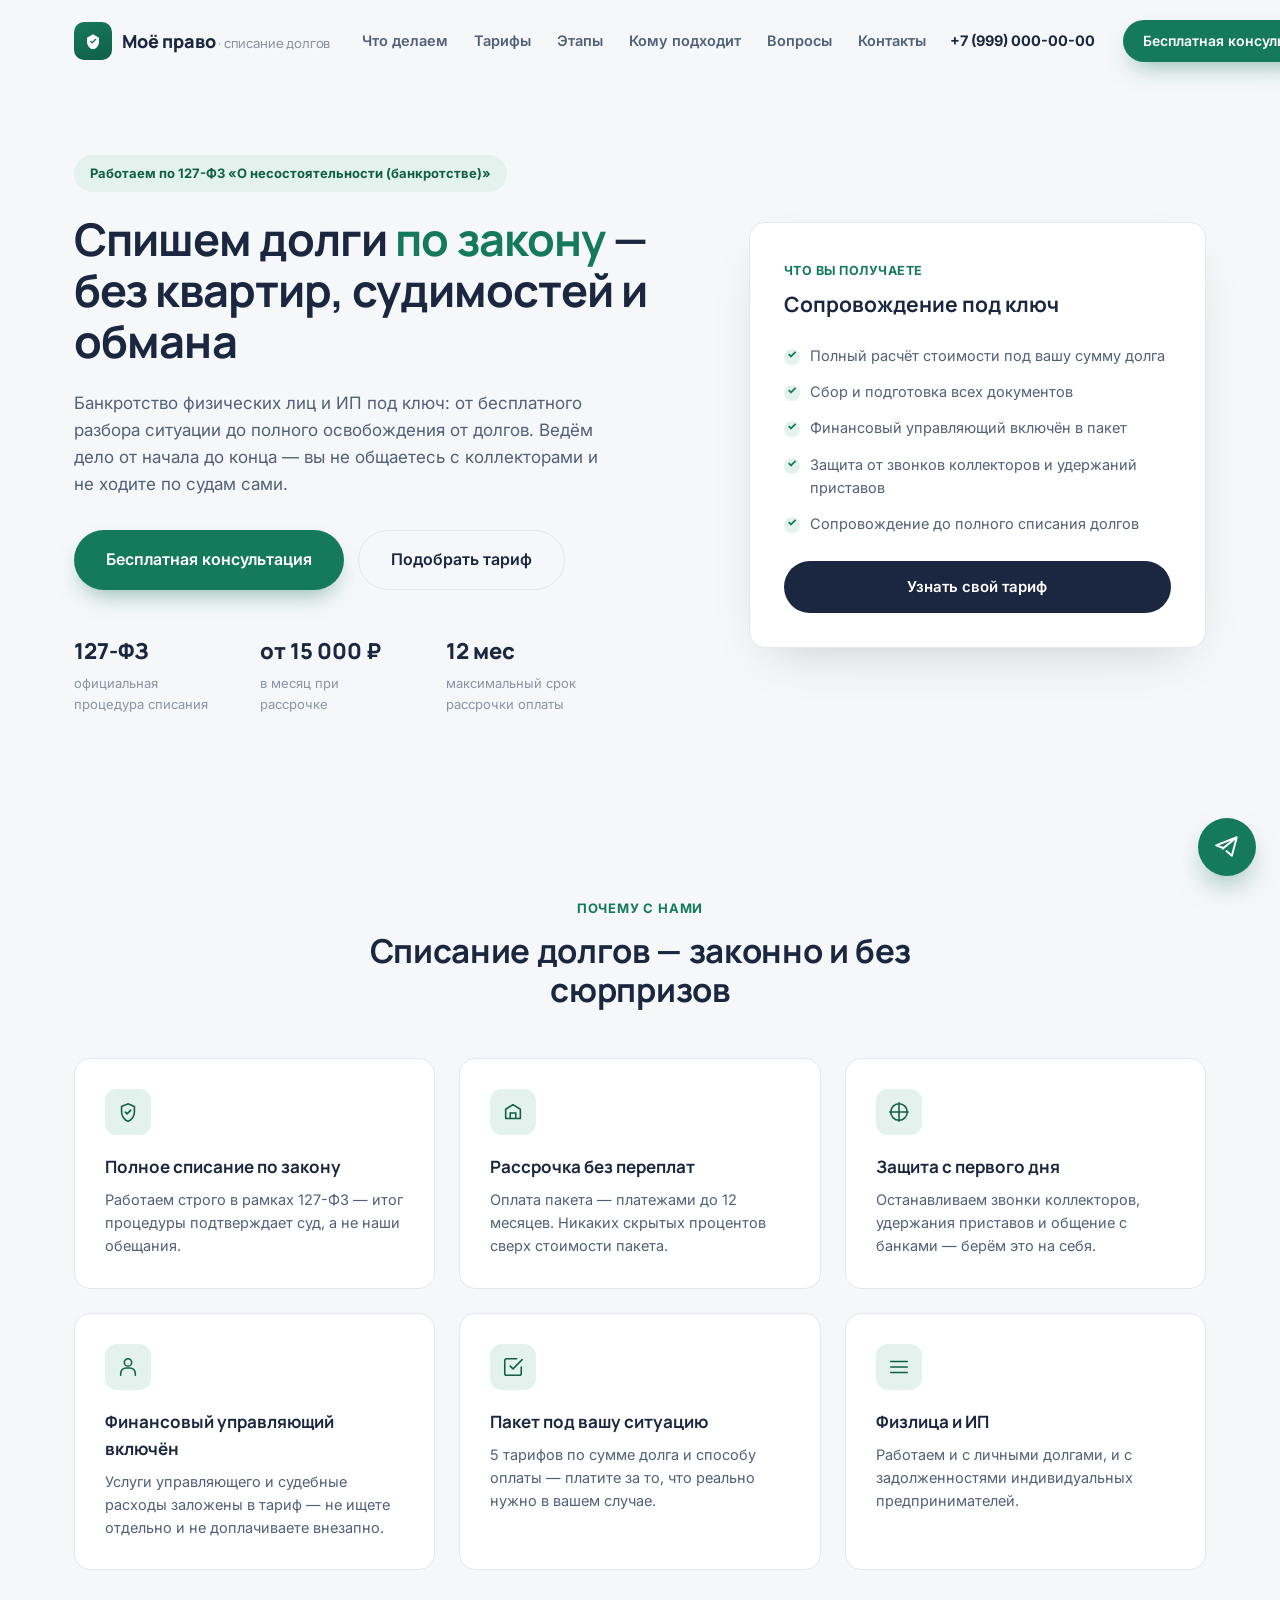
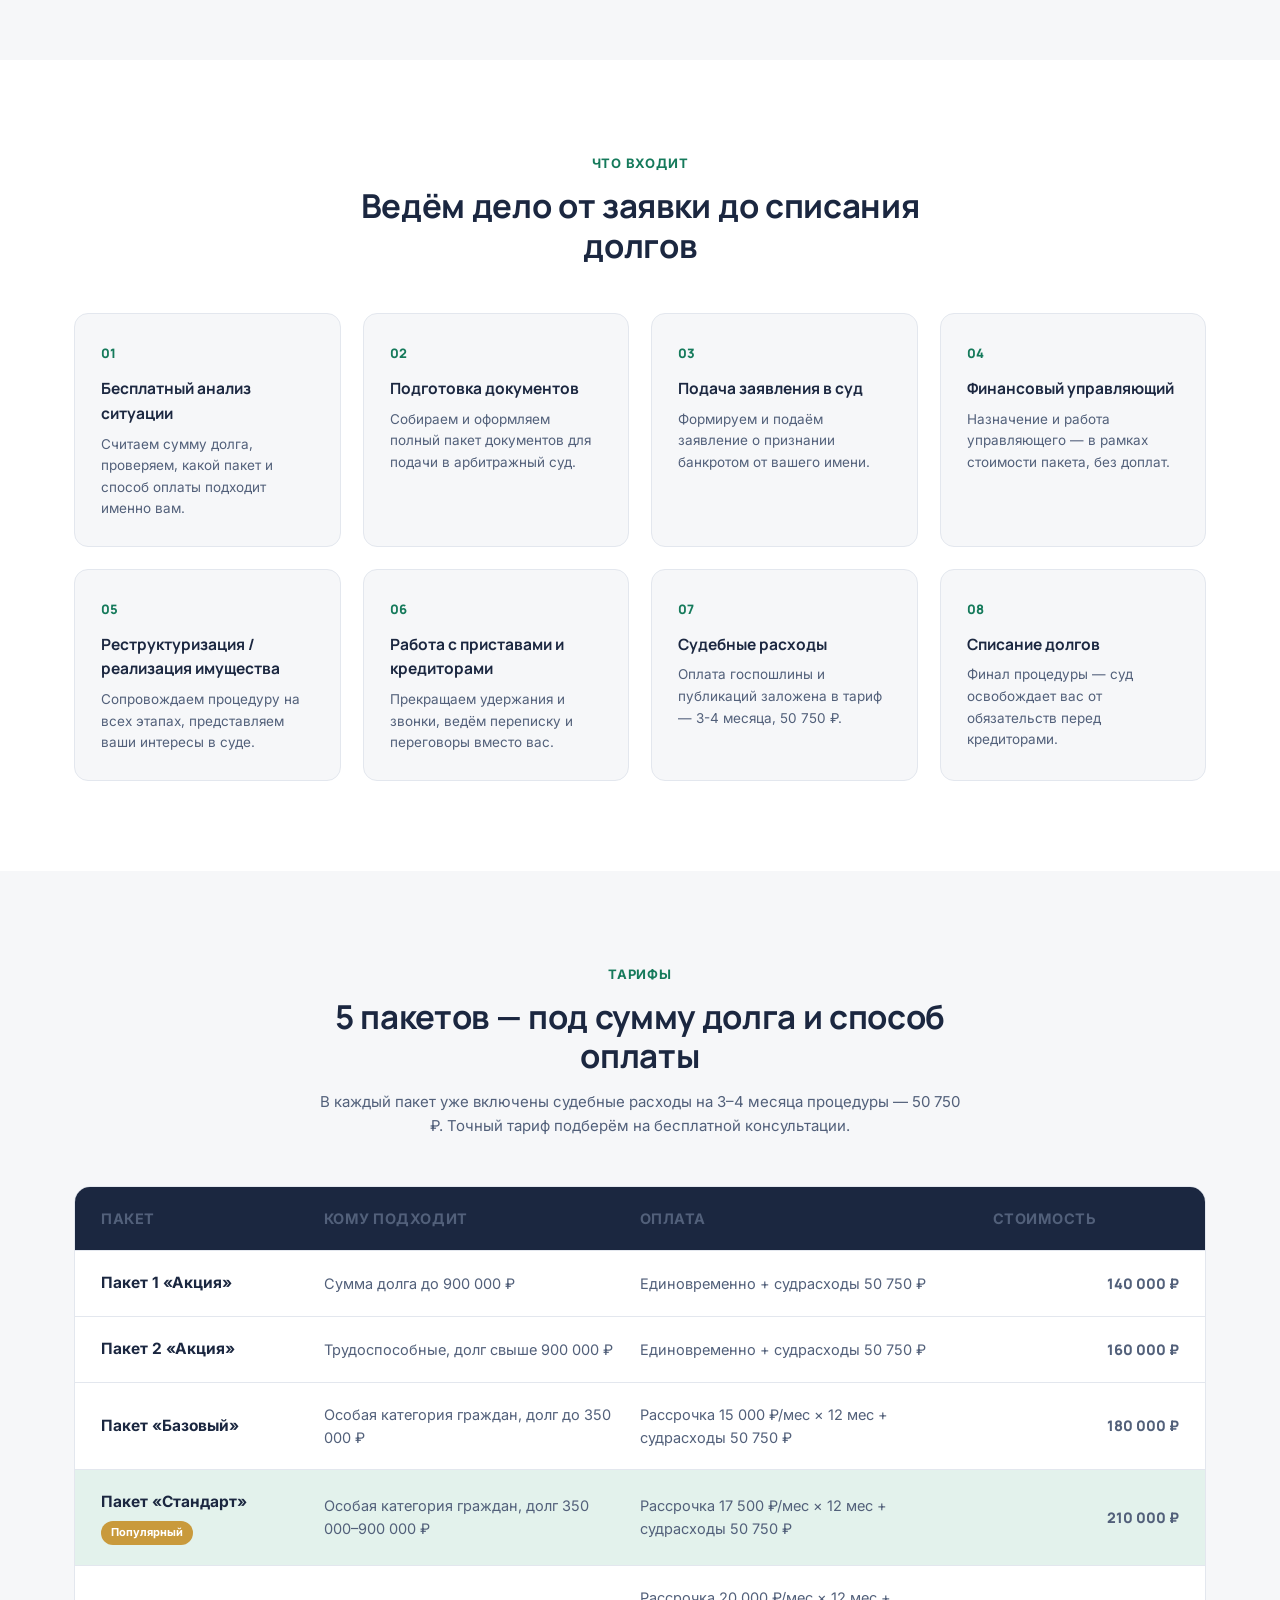
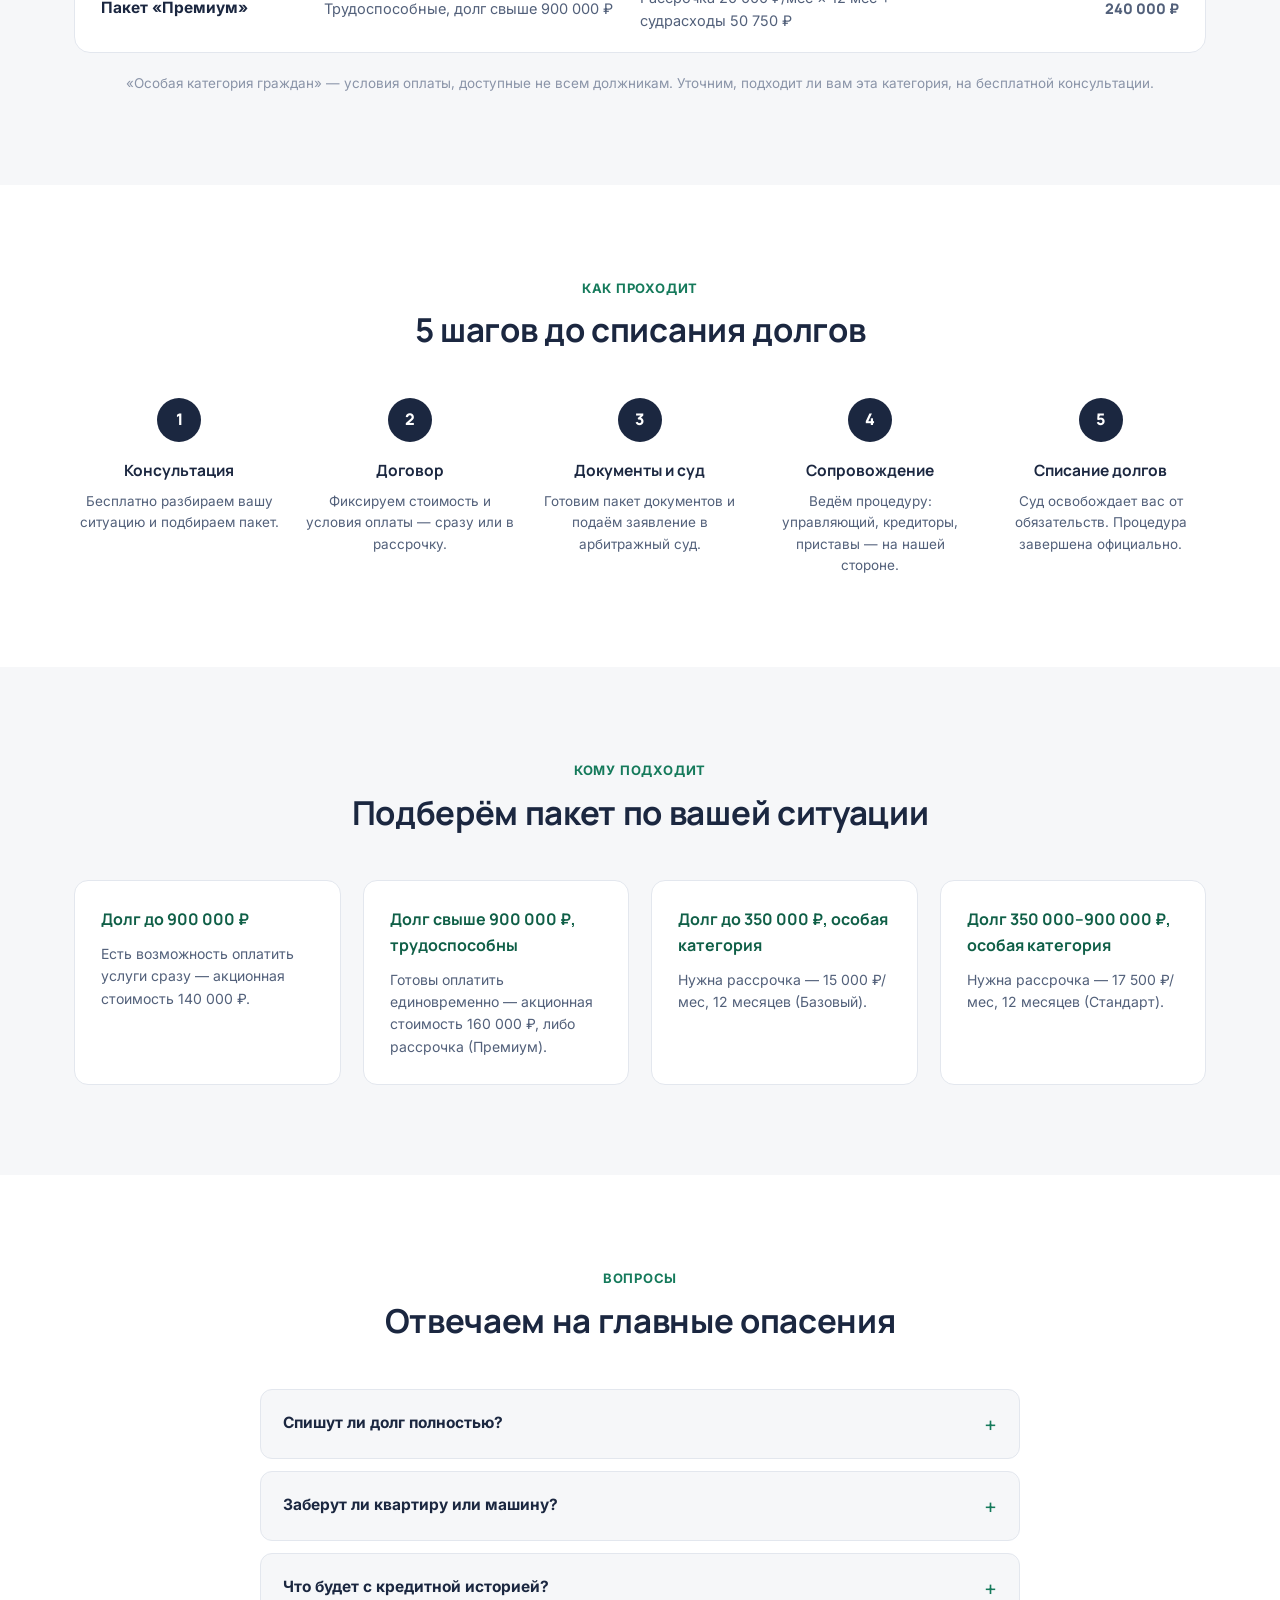
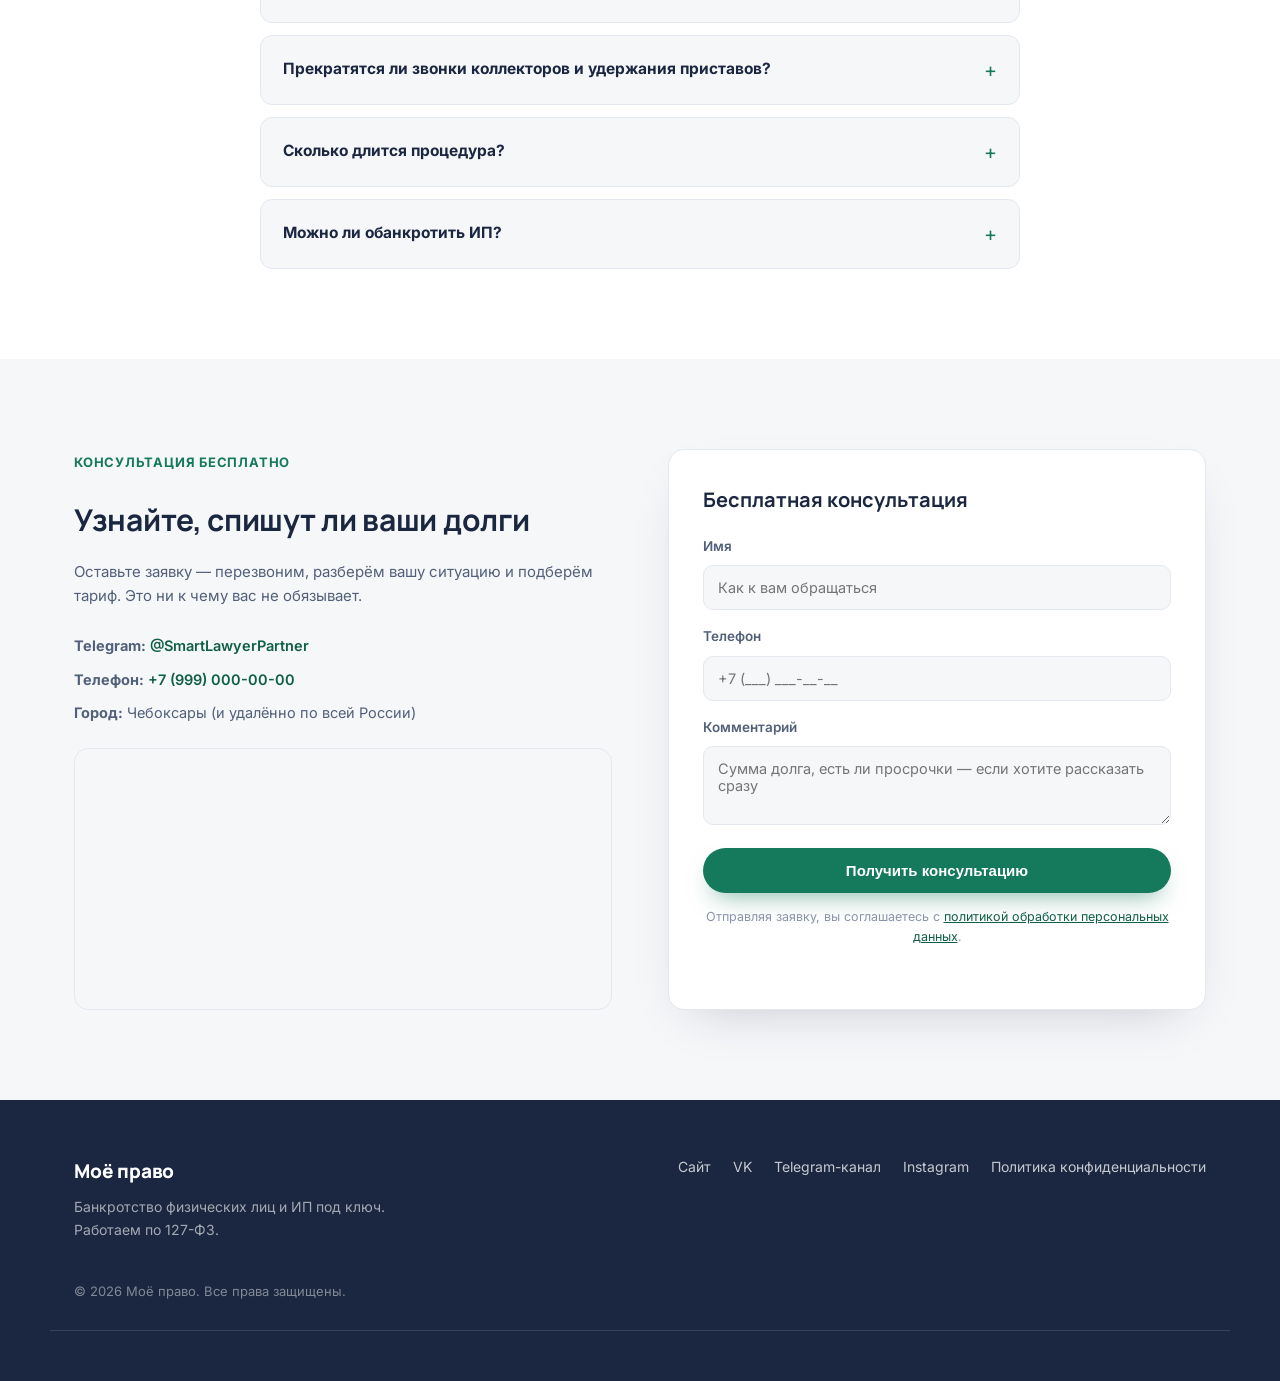
==== index.html @ 04298327 "init: landing for Моё право (банкротство физлиц/ИП)" ====
<!DOCTYPE html>
<html lang="ru">
<head>
<meta charset="UTF-8">
<meta name="viewport" content="width=device-width, initial-scale=1.0">
<title>Моё право — банкротство физических лиц и ИП под ключ</title>
<meta name="description" content="Законное списание долгов по 127-ФЗ. Банкротство физлиц и ИП под ключ: сбор документов, суд, финансовый управляющий, защита от коллекторов и приставов. Оплата единовременно или в рассрочку.">
<link rel="preconnect" href="https://fonts.googleapis.com">
<link rel="preconnect" href="https://fonts.gstatic.com" crossorigin>
<link href="https://fonts.googleapis.com/css2?family=Inter:wght@400;500;600;700;800&family=Manrope:wght@500;600;700;800&display=swap" rel="stylesheet">
<link rel="stylesheet" href="styles.css">
</head>
<body>

<!-- ===== HEADER ===== -->
<header class="header" id="header">
  <div class="container header__inner">
    <a href="#" class="logo">
      <div class="logo__mark">
        <svg viewBox="0 0 24 24" fill="none" width="16" height="16"><path d="M12 2L3 7v6c0 5.7 3.8 10.4 9 12 5.2-1.6 9-6.3 9-12V7l-9-5z" fill="#fff"/><path d="M8.5 12.5l2.3 2.3L16 9.5" stroke="#12694c" stroke-width="2" stroke-linecap="round" stroke-linejoin="round"/></svg>
      </div>
      <span class="logo__text">Моё право<span class="logo__suffix"> · списание долгов</span></span>
    </a>
    <nav class="nav" id="nav">
      <a href="#services">Что делаем</a>
      <a href="#price">Тарифы</a>
      <a href="#process">Этапы</a>
      <a href="#fit">Кому подходит</a>
      <a href="#faq">Вопросы</a>
      <a href="#contact">Контакты</a>
    </nav>
    <a href="tel:+79990000000" class="header__phone">+7 (999) 000-00-00</a>
    <a href="#contact" class="btn btn--accent btn--sm"><span>Бесплатная консультация</span></a>
    <button class="burger" id="burger" aria-label="Меню"><span></span><span></span><span></span></button>
  </div>
</header>

<!-- ===== HERO ===== -->
<section class="hero" id="hero">
  <div class="container hero__inner">
    <div class="hero__content">
      <div class="hero__badge">Работаем по 127-ФЗ «О несостоятельности (банкротстве)»</div>
      <h1>Спишем долги <span>по закону</span> — без квартир, судимостей и обмана</h1>
      <p class="hero__lead">Банкротство физических лиц и ИП под ключ: от бесплатного разбора ситуации до полного освобождения от долгов. Ведём дело от начала до конца — вы не общаетесь с коллекторами и не ходите по судам сами.</p>
      <div class="hero__cta">
        <a href="#contact" class="btn btn--accent btn--lg"><span>Бесплатная консультация</span></a>
        <a href="#price" class="btn btn--ghost btn--lg"><span>Подобрать тариф</span></a>
      </div>
      <div class="hero__stats">
        <div class="stat"><span class="stat__num">127-ФЗ</span><span class="stat__label">официальная процедура списания</span></div>
        <div class="stat"><span class="stat__num">от 15 000 ₽</span><span class="stat__label">в месяц при рассрочке</span></div>
        <div class="stat"><span class="stat__num">12 мес</span><span class="stat__label">максимальный срок рассрочки оплаты</span></div>
      </div>
    </div>
    <div class="hero__card">
      <div class="hero__card-top">
        <span class="hero__card-tag">Что вы получаете</span>
        <h3>Сопровождение под ключ</h3>
      </div>
      <ul class="hero__card-list">
        <li>Полный расчёт стоимости под вашу сумму долга</li>
        <li>Сбор и подготовка всех документов</li>
        <li>Финансовый управляющий включён в пакет</li>
        <li>Защита от звонков коллекторов и удержаний приставов</li>
        <li>Сопровождение до полного списания долгов</li>
      </ul>
      <a href="#contact" class="btn btn--dark btn--block"><span>Узнать свой тариф</span></a>
    </div>
  </div>
</section>

<!-- ===== ADVANTAGES ===== -->
<section class="adv-section">
  <div class="container">
    <div class="section-head">
      <span class="section-tag">Почему с нами</span>
      <h2>Списание долгов — законно и без сюрпризов</h2>
    </div>
    <div class="adv-grid">
      <div class="adv">
        <div class="adv__icon"><svg viewBox="0 0 24 24" fill="none"><path d="M12 3l7 3v6c0 4.7-3 8.9-7 10-4-1.1-7-5.3-7-10V6l7-3z" stroke="currentColor" stroke-width="1.7"/><path d="M9 12l2 2 4-4" stroke="currentColor" stroke-width="1.7" stroke-linecap="round" stroke-linejoin="round"/></svg></div>
        <h3>Полное списание по закону</h3>
        <p>Работаем строго в рамках 127-ФЗ — итог процедуры подтверждает суд, а не наши обещания.</p>
      </div>
      <div class="adv">
        <div class="adv__icon"><svg viewBox="0 0 24 24" fill="none"><path d="M4 19h16M4 19V9l8-5 8 5v10" stroke="currentColor" stroke-width="1.7" stroke-linecap="round" stroke-linejoin="round"/><path d="M9 19v-6h6v6" stroke="currentColor" stroke-width="1.7"/></svg></div>
        <h3>Рассрочка без переплат</h3>
        <p>Оплата пакета — платежами до 12 месяцев. Никаких скрытых процентов сверх стоимости пакета.</p>
      </div>
      <div class="adv__icon-wrap"></div>
      <div class="adv">
        <div class="adv__icon"><svg viewBox="0 0 24 24" fill="none"><path d="M12 2v20M2 12h20" stroke="currentColor" stroke-width="1.7" stroke-linecap="round"/><circle cx="12" cy="12" r="9" stroke="currentColor" stroke-width="1.7"/></svg></div>
        <h3>Защита с первого дня</h3>
        <p>Останавливаем звонки коллекторов, удержания приставов и общение с банками — берём это на себя.</p>
      </div>
      <div class="adv">
        <div class="adv__icon"><svg viewBox="0 0 24 24" fill="none"><path d="M4 21v-2a6 6 0 016-6h4a6 6 0 016 6v2" stroke="currentColor" stroke-width="1.7" stroke-linecap="round"/><circle cx="12" cy="7" r="4" stroke="currentColor" stroke-width="1.7"/></svg></div>
        <h3>Финансовый управляющий включён</h3>
        <p>Услуги управляющего и судебные расходы заложены в тариф — не ищете отдельно и не доплачиваете внезапно.</p>
      </div>
      <div class="adv">
        <div class="adv__icon"><svg viewBox="0 0 24 24" fill="none"><path d="M9 11l3 3L22 4" stroke="currentColor" stroke-width="1.7" stroke-linecap="round" stroke-linejoin="round"/><path d="M21 12v7a2 2 0 01-2 2H5a2 2 0 01-2-2V5a2 2 0 012-2h11" stroke="currentColor" stroke-width="1.7" stroke-linecap="round"/></svg></div>
        <h3>Пакет под вашу ситуацию</h3>
        <p>5 тарифов по сумме долга и способу оплаты — платите за то, что реально нужно в вашем случае.</p>
      </div>
      <div class="adv">
        <div class="adv__icon"><svg viewBox="0 0 24 24" fill="none"><path d="M3 12h18M3 6h18M3 18h18" stroke="currentColor" stroke-width="1.7" stroke-linecap="round"/></svg></div>
        <h3>Физлица и ИП</h3>
        <p>Работаем и с личными долгами, и с задолженностями индивидуальных предпринимателей.</p>
      </div>
    </div>
  </div>
</section>

<!-- ===== SERVICES / WHAT WE DO ===== -->
<section class="services" id="services">
  <div class="container">
    <div class="section-head">
      <span class="section-tag">Что входит</span>
      <h2>Ведём дело от заявки до списания долгов</h2>
    </div>
    <div class="services-grid">
      <div class="service"><span class="service__num">01</span><h3>Бесплатный анализ ситуации</h3><p>Считаем сумму долга, проверяем, какой пакет и способ оплаты подходит именно вам.</p></div>
      <div class="service"><span class="service__num">02</span><h3>Подготовка документов</h3><p>Собираем и оформляем полный пакет документов для подачи в арбитражный суд.</p></div>
      <div class="service"><span class="service__num">03</span><h3>Подача заявления в суд</h3><p>Формируем и подаём заявление о признании банкротом от вашего имени.</p></div>
      <div class="service"><span class="service__num">04</span><h3>Финансовый управляющий</h3><p>Назначение и работа управляющего — в рамках стоимости пакета, без доплат.</p></div>
      <div class="service"><span class="service__num">05</span><h3>Реструктуризация / реализация имущества</h3><p>Сопровождаем процедуру на всех этапах, представляем ваши интересы в суде.</p></div>
      <div class="service"><span class="service__num">06</span><h3>Работа с приставами и кредиторами</h3><p>Прекращаем удержания и звонки, ведём переписку и переговоры вместо вас.</p></div>
      <div class="service"><span class="service__num">07</span><h3>Судебные расходы</h3><p>Оплата госпошлины и публикаций заложена в тариф — 3-4 месяца, 50 750 ₽.</p></div>
      <div class="service"><span class="service__num">08</span><h3>Списание долгов</h3><p>Финал процедуры — суд освобождает вас от обязательств перед кредиторами.</p></div>
    </div>
  </div>
</section>

<!-- ===== PRICE ===== -->
<section class="price" id="price">
  <div class="container">
    <div class="section-head">
      <span class="section-tag">Тарифы</span>
      <h2>5 пакетов — под сумму долга и способ оплаты</h2>
      <p class="section-sub">В каждый пакет уже включены судебные расходы на 3–4 месяца процедуры — 50 750 ₽. Точный тариф подберём на бесплатной консультации.</p>
    </div>
    <div class="price-table">
      <div class="price-row price-row--head">
        <div>Пакет</div>
        <div>Кому подходит</div>
        <div>Оплата</div>
        <div>Стоимость</div>
      </div>
      <div class="price-row">
        <div data-label="Пакет"><strong>Пакет 1 «Акция»</strong></div>
        <div data-label="Кому подходит">Сумма долга до 900 000 ₽</div>
        <div data-label="Оплата">Единовременно + судрасходы 50 750 ₽</div>
        <div data-label="Стоимость" class="price-row__sum">140 000 ₽</div>
      </div>
      <div class="price-row">
        <div data-label="Пакет"><strong>Пакет 2 «Акция»</strong></div>
        <div data-label="Кому подходит">Трудоспособные, долг свыше 900 000 ₽</div>
        <div data-label="Оплата">Единовременно + судрасходы 50 750 ₽</div>
        <div data-label="Стоимость" class="price-row__sum">160 000 ₽</div>
      </div>
      <div class="price-row">
        <div data-label="Пакет"><strong>Пакет «Базовый»</strong></div>
        <div data-label="Кому подходит">Особая категория граждан, долг до 350 000 ₽</div>
        <div data-label="Оплата">Рассрочка 15 000 ₽/мес × 12 мес + судрасходы 50 750 ₽</div>
        <div data-label="Стоимость" class="price-row__sum">180 000 ₽</div>
      </div>
      <div class="price-row price-row--accent">
        <div data-label="Пакет"><strong>Пакет «Стандарт»</strong><span class="price-row__badge">Популярный</span></div>
        <div data-label="Кому подходит">Особая категория граждан, долг 350 000–900 000 ₽</div>
        <div data-label="Оплата">Рассрочка 17 500 ₽/мес × 12 мес + судрасходы 50 750 ₽</div>
        <div data-label="Стоимость" class="price-row__sum">210 000 ₽</div>
      </div>
      <div class="price-row">
        <div data-label="Пакет"><strong>Пакет «Премиум»</strong></div>
        <div data-label="Кому подходит">Трудоспособные, долг свыше 900 000 ₽</div>
        <div data-label="Оплата">Рассрочка 20 000 ₽/мес × 12 мес + судрасходы 50 750 ₽</div>
        <div data-label="Стоимость" class="price-row__sum">240 000 ₽</div>
      </div>
    </div>
    <p class="price-note">«Особая категория граждан» — условия оплаты, доступные не всем должникам. Уточним, подходит ли вам эта категория, на бесплатной консультации.</p>
  </div>
</section>

<!-- ===== PROCESS ===== -->
<section class="process" id="process">
  <div class="container">
    <div class="section-head">
      <span class="section-tag">Как проходит</span>
      <h2>5 шагов до списания долгов</h2>
    </div>
    <div class="steps">
      <div class="step"><span class="step__num">1</span><h3>Консультация</h3><p>Бесплатно разбираем вашу ситуацию и подбираем пакет.</p></div>
      <div class="step"><span class="step__num">2</span><h3>Договор</h3><p>Фиксируем стоимость и условия оплаты — сразу или в рассрочку.</p></div>
      <div class="step"><span class="step__num">3</span><h3>Документы и суд</h3><p>Готовим пакет документов и подаём заявление в арбитражный суд.</p></div>
      <div class="step"><span class="step__num">4</span><h3>Сопровождение</h3><p>Ведём процедуру: управляющий, кредиторы, приставы — на нашей стороне.</p></div>
      <div class="step"><span class="step__num">5</span><h3>Списание долгов</h3><p>Суд освобождает вас от обязательств. Процедура завершена официально.</p></div>
    </div>
  </div>
</section>

<!-- ===== WHO FITS ===== -->
<section class="fit" id="fit">
  <div class="container">
    <div class="section-head">
      <span class="section-tag">Кому подходит</span>
      <h2>Подберём пакет по вашей ситуации</h2>
    </div>
    <div class="fit-grid">
      <div class="fit-card">
        <h3>Долг до 900 000 ₽</h3>
        <p>Есть возможность оплатить услуги сразу — акционная стоимость 140 000 ₽.</p>
      </div>
      <div class="fit-card">
        <h3>Долг свыше 900 000 ₽, трудоспособны</h3>
        <p>Готовы оплатить единовременно — акционная стоимость 160 000 ₽, либо рассрочка (Премиум).</p>
      </div>
      <div class="fit-card">
        <h3>Долг до 350 000 ₽, особая категория</h3>
        <p>Нужна рассрочка — 15 000 ₽/мес, 12 месяцев (Базовый).</p>
      </div>
      <div class="fit-card">
        <h3>Долг 350 000–900 000 ₽, особая категория</h3>
        <p>Нужна рассрочка — 17 500 ₽/мес, 12 месяцев (Стандарт).</p>
      </div>
    </div>
  </div>
</section>

<!-- ===== FAQ ===== -->
<section class="faq" id="faq">
  <div class="container">
    <div class="section-head">
      <span class="section-tag">Вопросы</span>
      <h2>Отвечаем на главные опасения</h2>
    </div>
    <div class="faq__list">
      <details class="faq__item">
        <summary>Спишут ли долг полностью?</summary>
        <p>Да, при завершении процедуры банкротства суд освобождает вас от обязательств перед кредиторами, включёнными в дело — это и есть цель процедуры.</p>
      </details>
      <details class="faq__item">
        <summary>Заберут ли квартиру или машину?</summary>
        <p>Единственное жильё не подлежит реализации. Что именно происходит с остальным имуществом — разбираем индивидуально на консультации, это зависит от вашей ситуации.</p>
      </details>
      <details class="faq__item">
        <summary>Что будет с кредитной историей?</summary>
        <p>Факт банкротства фиксируется в кредитной истории, но текущие долги перестают числиться как просроченные — они списаны по решению суда.</p>
      </details>
      <details class="faq__item">
        <summary>Прекратятся ли звонки коллекторов и удержания приставов?</summary>
        <p>Да, с момента введения процедуры взыскание и удержания приостанавливаются — это одна из целей всей процедуры банкротства.</p>
      </details>
      <details class="faq__item">
        <summary>Сколько длится процедура?</summary>
        <p>Судебные расходы в наших пакетах рассчитаны на 3–4 месяца — это ориентировочный срок прохождения процедуры, точные сроки зависят от суда и обстоятельств дела.</p>
      </details>
      <details class="faq__item">
        <summary>Можно ли обанкротить ИП?</summary>
        <p>Да, мы сопровождаем банкротство и физических лиц, и индивидуальных предпринимателей — включая долги перед контрагентами и налоговой.</p>
      </details>
    </div>
  </div>
</section>

<!-- ===== FORM + MAP ===== -->
<section class="contact" id="contact">
  <div class="container contact__inner">
    <div class="contact__info">
      <span class="section-tag">Консультация бесплатно</span>
      <h2>Узнайте, спишут ли ваши долги</h2>
      <p>Оставьте заявку — перезвоним, разберём вашу ситуацию и подберём тариф. Это ни к чему вас не обязывает.</p>
      <ul class="contact__list">
        <li><strong>Telegram:</strong> <a href="https://t.me/SmartLawyerPartner" target="_blank" rel="noopener">@SmartLawyerPartner</a></li>
        <li><strong>Телефон:</strong> <a href="tel:+79990000000">+7 (999) 000-00-00</a></li>
        <li><strong>Город:</strong> Чебоксары (и удалённо по всей России)</li>
      </ul>
      <div class="contact__map">
        <iframe src="https://yandex.ru/map-widget/v1/?ll=47.238887%2C56.132698&z=12" width="100%" height="260" frameborder="0"></iframe>
      </div>
    </div>
    <form class="form" id="leadForm">
      <h3>Бесплатная консультация</h3>
      <input type="text" name="_gotcha" style="display:none" tabindex="-1" autocomplete="off">
      <label>Имя<input type="text" name="name" placeholder="Как к вам обращаться" required></label>
      <label>Телефон<input type="tel" name="phone" placeholder="+7 (___) ___-__-__" required></label>
      <label>Комментарий<textarea name="comment" placeholder="Сумма долга, есть ли просрочки — если хотите рассказать сразу" rows="3"></textarea></label>
      <button type="submit" class="btn btn--accent btn--block"><span>Получить консультацию</span></button>
      <p class="form__note">Отправляя заявку, вы соглашаетесь с <a href="privacy.html">политикой обработки персональных данных</a>.</p>
    </form>
  </div>
</section>

<!-- ===== FOOTER ===== -->
<footer class="footer">
  <div class="container footer__inner">
    <div class="footer__brand">
      <span class="logo__text">Моё право</span>
      <p>Банкротство физических лиц и ИП под ключ. Работаем по 127-ФЗ.</p>
    </div>
    <div class="footer__links">
      <a href="https://moepravo.online/" target="_blank" rel="noopener">Сайт</a>
      <a href="https://vk.ru/moepravo_cheb" target="_blank" rel="noopener">VK</a>
      <a href="https://t.me/moepravo_cheb21" target="_blank" rel="noopener">Telegram-канал</a>
      <a href="https://www.instagram.com/moepravo_cheb" target="_blank" rel="noopener">Instagram</a>
      <a href="privacy.html">Политика конфиденциальности</a>
    </div>
    <div class="footer__bottom">© <span id="year"></span> Моё право. Все права защищены.</div>
  </div>
</footer>

<a href="https://t.me/SmartLawyerPartner" target="_blank" rel="noopener" class="fab" aria-label="Написать в Telegram">
  <svg viewBox="0 0 24 24" fill="none" width="26" height="26"><path d="M21 3L2 10.5l6 2.2m13-9.7L16.5 20l-5-4.3m9.5-12.7L8 13.5" stroke="#fff" stroke-width="1.8" stroke-linecap="round" stroke-linejoin="round"/></svg>
</a>

<script src="script.js"></script>
</body>
</html>
---- styles.css ----
* { margin: 0; padding: 0; box-sizing: border-box; }

:root {
  --bg: #f6f7f9;
  --surface: #ffffff;
  --surface-2: #eef1f5;
  --ink: #1b2740;
  --ink-soft: #52607a;
  --ink-faint: #8a94a8;
  --accent: #157a5b;
  --accent-dark: #0f5f47;
  --accent-soft: #e3f2ec;
  --gold: #c99a3c;
  --border: #e3e7ee;
  --radius: 16px;
  --shadow: 0 20px 50px -25px rgba(27, 39, 64, 0.25);
  --font-head: 'Manrope', sans-serif;
  --font-body: 'Inter', sans-serif;
}

html { scroll-behavior: smooth; }

body {
  font-family: var(--font-body);
  background: var(--bg);
  color: var(--ink);
  line-height: 1.6;
  -webkit-font-smoothing: antialiased;
}

h1, h2, h3, .logo__text { font-family: var(--font-head); color: var(--ink); }

.container { max-width: 1180px; margin: 0 auto; padding: 0 24px; }

a { text-decoration: none; color: inherit; }
ul { list-style: none; }
img { max-width: 100%; display: block; }

.btn {
  display: inline-flex; align-items: center; justify-content: center;
  padding: 14px 26px; border-radius: 999px; font-weight: 600; font-size: 15px;
  border: none; cursor: pointer; transition: transform .18s ease, box-shadow .18s ease, background .18s ease;
  white-space: nowrap;
}
.btn--accent { background: var(--accent); color: #fff; box-shadow: 0 12px 24px -10px rgba(21,122,91,0.55); }
.btn--accent:hover { background: var(--accent-dark); transform: translateY(-1px); }
.btn--ghost { background: transparent; color: var(--ink); border: 1.5px solid var(--border); }
.btn--ghost:hover { border-color: var(--accent); color: var(--accent); }
.btn--dark { background: var(--ink); color: #fff; }
.btn--dark:hover { background: #0f1930; }
.btn--sm { padding: 10px 20px; font-size: 14px; }
.btn--lg { padding: 16px 32px; font-size: 16px; }
.btn--block { width: 100%; }

/* ===== HEADER ===== */
.header { position: sticky; top: 0; z-index: 100; background: rgba(246,247,249,0.9); backdrop-filter: blur(10px); border-bottom: 1px solid transparent; transition: border-color .2s ease, box-shadow .2s ease; }
.header.scrolled { border-color: var(--border); box-shadow: 0 8px 24px -20px rgba(27,39,64,0.4); }
.header__inner { display: flex; align-items: center; gap: 24px; min-width: 0; height: 82px; }
.logo { display: flex; align-items: center; gap: 10px; flex-shrink: 0; }
.logo__mark { width: 38px; height: 38px; border-radius: 10px; background: linear-gradient(160deg, var(--accent), var(--accent-dark)); display: flex; align-items: center; justify-content: center; flex-shrink: 0; }
.logo__text { font-weight: 800; font-size: 18px; letter-spacing: -0.01em; }
.logo__suffix { font-weight: 500; font-size: 13px; color: var(--ink-faint); }
.nav { display: flex; align-items: center; gap: 26px; margin-left: 8px; }
.nav a { font-size: 14.5px; font-weight: 600; color: var(--ink-soft); white-space: nowrap; }
.nav a:hover { color: var(--accent); }
.header__phone { font-weight: 700; font-size: 14.5px; margin-left: auto; white-space: nowrap; }
.header .btn--sm { margin-left: 4px; }
.burger { display: none; flex-direction: column; gap: 5px; background: none; border: none; cursor: pointer; padding: 8px; }
.burger span { width: 22px; height: 2px; background: var(--ink); border-radius: 2px; transition: transform .2s ease, opacity .2s ease; }

/* ===== HERO ===== */
.hero { padding: 72px 0 90px; }
.hero__inner { display: grid; grid-template-columns: 1.15fr 0.85fr; gap: 56px; align-items: center; }
.hero__badge { display: inline-flex; align-items: center; padding: 8px 16px; border-radius: 999px; background: var(--accent-soft); color: var(--accent-dark); font-weight: 700; font-size: 13px; margin-bottom: 22px; }
.hero h1 { font-size: 45px; line-height: 1.14; letter-spacing: -0.02em; margin-bottom: 22px; }
.hero h1 span { color: var(--accent); }
.hero__lead { font-size: 17px; color: var(--ink-soft); max-width: 540px; margin-bottom: 32px; }
.hero__cta { display: flex; gap: 14px; flex-wrap: wrap; margin-bottom: 44px; }
.hero__stats { display: flex; gap: 36px; flex-wrap: wrap; }
.stat { display: flex; flex-direction: column; gap: 4px; }
.stat__num { font-family: var(--font-head); font-weight: 800; font-size: 22px; color: var(--ink); }
.stat__label { font-size: 13px; color: var(--ink-faint); max-width: 150px; }

.hero__card { background: var(--surface); border-radius: var(--radius); padding: 34px; box-shadow: var(--shadow); border: 1px solid var(--border); }
.hero__card-top { margin-bottom: 18px; }
.hero__card-tag { font-size: 12.5px; font-weight: 700; color: var(--accent); text-transform: uppercase; letter-spacing: 0.04em; }
.hero__card h3 { font-size: 21px; margin-top: 6px; }
.hero__card-list { display: flex; flex-direction: column; gap: 13px; margin: 22px 0 26px; }
.hero__card-list li { position: relative; padding-left: 26px; font-size: 14.5px; color: var(--ink-soft); }
.hero__card-list li::before { content: ''; position: absolute; left: 0; top: 5px; width: 16px; height: 16px; border-radius: 50%; background: var(--accent-soft); }
.hero__card-list li::after { content: '✓'; position: absolute; left: 3px; top: 2px; font-size: 11px; font-weight: 800; color: var(--accent); }

/* ===== SECTION HEAD ===== */
.section-head { max-width: 640px; margin: 0 auto 48px; text-align: center; }
.section-tag { display: inline-block; font-size: 13px; font-weight: 700; color: var(--accent); text-transform: uppercase; letter-spacing: 0.06em; margin-bottom: 12px; }
.section-head h2 { font-size: 33px; letter-spacing: -0.01em; line-height: 1.2; }
.section-sub { margin-top: 14px; color: var(--ink-soft); font-size: 15px; }

/* ===== ADVANTAGES ===== */
.adv-section { padding: 90px 0; }
.adv-grid { display: grid; grid-template-columns: repeat(3, 1fr); gap: 24px; }
.adv { background: var(--surface); border: 1px solid var(--border); border-radius: var(--radius); padding: 30px; }
.adv__icon { width: 46px; height: 46px; border-radius: 12px; background: var(--accent-soft); color: var(--accent-dark); display: flex; align-items: center; justify-content: center; margin-bottom: 18px; }
.adv__icon svg { width: 22px; height: 22px; }
.adv h3 { font-size: 17px; margin-bottom: 8px; }
.adv p { font-size: 14.5px; color: var(--ink-soft); }
.adv__icon-wrap { display: none; }

/* ===== SERVICES ===== */
.services { padding: 90px 0; background: var(--surface); }
.services-grid { display: grid; grid-template-columns: repeat(4, 1fr); gap: 22px; }
.service { padding: 26px; border-radius: 14px; background: var(--bg); border: 1px solid var(--border); }
.service__num { font-family: var(--font-head); font-weight: 800; font-size: 13px; color: var(--accent); }
.service h3 { font-size: 15.5px; margin: 10px 0 8px; }
.service p { font-size: 13.5px; color: var(--ink-soft); }

/* ===== PRICE ===== */
.price { padding: 90px 0; }
.price-table { border: 1px solid var(--border); border-radius: var(--radius); overflow: hidden; background: var(--surface); }
.price-row { display: grid; grid-template-columns: 1.1fr 1.6fr 1.8fr 1fr; gap: 18px; padding: 20px 26px; align-items: center; border-bottom: 1px solid var(--border); }
.price-row:last-child { border-bottom: none; }
.price-row--head { background: var(--ink); color: #fff; font-weight: 700; font-size: 13px; text-transform: uppercase; letter-spacing: 0.04em; }
.price-row--accent { background: var(--accent-soft); }
.price-row div { font-size: 14.5px; color: var(--ink-soft); }
.price-row strong { color: var(--ink); font-size: 15.5px; display: block; }
.price-row__sum { font-family: var(--font-head); font-weight: 800; font-size: 18px; color: var(--accent-dark); text-align: right; }
.price-row__badge { display: inline-block; margin-top: 6px; padding: 3px 10px; border-radius: 999px; background: var(--gold); color: #fff; font-size: 11px; font-weight: 700; }
.price-note { margin-top: 20px; font-size: 13.5px; color: var(--ink-faint); text-align: center; }

/* ===== PROCESS ===== */
.process { padding: 90px 0; background: var(--surface); }
.steps { display: grid; grid-template-columns: repeat(5, 1fr); gap: 20px; }
.step { text-align: center; }
.step__num { display: flex; align-items: center; justify-content: center; width: 44px; height: 44px; border-radius: 50%; background: var(--ink); color: #fff; font-family: var(--font-head); font-weight: 800; margin: 0 auto 16px; }
.step h3 { font-size: 15.5px; margin-bottom: 8px; }
.step p { font-size: 13.5px; color: var(--ink-soft); }

/* ===== FIT ===== */
.fit { padding: 90px 0; }
.fit-grid { display: grid; grid-template-columns: repeat(4, 1fr); gap: 22px; }
.fit-card { background: var(--surface); border: 1px solid var(--border); border-radius: 14px; padding: 26px; }
.fit-card h3 { font-size: 16px; margin-bottom: 10px; color: var(--accent-dark); }
.fit-card p { font-size: 14px; color: var(--ink-soft); }

/* ===== FAQ ===== */
.faq { padding: 90px 0; background: var(--surface); }
.faq__list { max-width: 760px; margin: 0 auto; display: flex; flex-direction: column; gap: 12px; }
.faq__item { background: var(--bg); border: 1px solid var(--border); border-radius: 12px; padding: 18px 22px; }
.faq__item summary { cursor: pointer; font-weight: 700; font-size: 15.5px; list-style: none; display: flex; justify-content: space-between; align-items: center; }
.faq__item summary::-webkit-details-marker { display: none; }
.faq__item summary::after { content: '+'; font-size: 20px; color: var(--accent); font-weight: 400; margin-left: 12px; }
.faq__item[open] summary::after { content: '−'; }
.faq__item p { margin-top: 14px; color: var(--ink-soft); font-size: 14.5px; }

/* ===== CONTACT ===== */
.contact { padding: 90px 0; }
.contact__inner { display: grid; grid-template-columns: 1fr 1fr; gap: 56px; }
.contact__info h2 { font-size: 30px; margin: 12px 0 16px; letter-spacing: -0.01em; }
.contact__info p { color: var(--ink-soft); font-size: 15px; margin-bottom: 26px; }
.contact__list { display: flex; flex-direction: column; gap: 10px; margin-bottom: 24px; }
.contact__list li { font-size: 14.5px; color: var(--ink-soft); }
.contact__list a { color: var(--accent-dark); font-weight: 600; }
.contact__map { border-radius: 14px; overflow: hidden; border: 1px solid var(--border); }
.contact__map iframe { display: block; filter: grayscale(15%); }

.form { background: var(--surface); border: 1px solid var(--border); border-radius: var(--radius); padding: 34px; box-shadow: var(--shadow); }
.form h3 { font-size: 20px; margin-bottom: 20px; }
.form label { display: block; font-size: 13.5px; font-weight: 600; color: var(--ink-soft); margin-bottom: 16px; }
.form input, .form textarea { width: 100%; margin-top: 8px; padding: 13px 14px; border-radius: 10px; border: 1.5px solid var(--border); font-family: var(--font-body); font-size: 14.5px; color: var(--ink); background: var(--bg); resize: vertical; }
.form input:focus, .form textarea:focus { outline: none; border-color: var(--accent); }
.form__note { margin-top: 14px; font-size: 12.5px; color: var(--ink-faint); text-align: center; }
.form__note a { color: var(--accent-dark); text-decoration: underline; }

/* ===== FOOTER ===== */
.footer { background: var(--ink); color: #fff; padding: 56px 0 28px; }
.footer__inner { display: flex; justify-content: space-between; gap: 40px; flex-wrap: wrap; padding-bottom: 28px; border-bottom: 1px solid rgba(255,255,255,0.12); margin-bottom: 22px; }
.footer .logo__text { color: #fff; font-size: 19px; }
.footer__brand p { margin-top: 10px; color: rgba(255,255,255,0.6); font-size: 14px; max-width: 320px; }
.footer__links { display: flex; gap: 22px; flex-wrap: wrap; align-items: flex-start; }
.footer__links a { font-size: 14px; color: rgba(255,255,255,0.75); }
.footer__links a:hover { color: #fff; }
.footer__bottom { font-size: 13px; color: rgba(255,255,255,0.45); }

/* ===== FAB ===== */
.fab { position: fixed; right: 24px; bottom: 24px; width: 58px; height: 58px; border-radius: 50%; background: var(--accent); display: flex; align-items: center; justify-content: center; box-shadow: 0 14px 30px -10px rgba(21,122,91,0.6); z-index: 90; transition: transform .18s ease; }
.fab:hover { transform: scale(1.06); }

/* ===== REVEAL ===== */
.reveal { opacity: 0; transform: translateY(18px); transition: opacity .6s ease, transform .6s ease; }
.reveal.is-visible { opacity: 1; transform: translateY(0); }

/* ===== BREAKPOINTS ===== */
@media (max-width: 1180px) {
  .nav { gap: 18px; }
  .nav a { font-size: 14px; }
}

@media (max-width: 1100px) {
  .nav { display: none; }
  .burger { display: flex; }
  .nav.is-open {
    display: flex; flex-direction: column; position: absolute; top: 82px; left: 0; right: 0;
    background: var(--surface); padding: 20px 24px; border-bottom: 1px solid var(--border); gap: 16px;
    box-shadow: 0 20px 30px -20px rgba(27,39,64,0.3);
  }
  .burger.is-open span:nth-child(1) { transform: translateY(7px) rotate(45deg); }
  .burger.is-open span:nth-child(2) { opacity: 0; }
  .burger.is-open span:nth-child(3) { transform: translateY(-7px) rotate(-45deg); }
}

@media (max-width: 900px) {
  .hero__inner { grid-template-columns: 1fr; }
  .hero h1 { font-size: 36px; }
  .adv-grid { grid-template-columns: repeat(2, 1fr); }
  .services-grid { grid-template-columns: repeat(2, 1fr); }
  .steps { grid-template-columns: repeat(2, 1fr); gap: 30px 20px; }
  .fit-grid { grid-template-columns: repeat(2, 1fr); }
  .contact__inner { grid-template-columns: 1fr; }
  .price-row { grid-template-columns: 1fr; gap: 6px; text-align: left; }
  .price-row--head { display: none; }
  .price-row div[data-label]::before { content: attr(data-label); display: block; font-size: 11px; text-transform: uppercase; color: var(--ink-faint); font-weight: 700; margin-bottom: 2px; }
  .price-row__sum { text-align: left; }
}

@media (max-width: 560px) {
  .header .btn--sm span { display: none; }
  .header .btn--sm { padding: 10px 14px; }
  .header__phone { display: none; }
  .adv-grid, .services-grid, .fit-grid { grid-template-columns: 1fr; }
  .steps { grid-template-columns: 1fr; }
  .hero h1 { font-size: 30px; }
  .footer__inner { flex-direction: column; }
}

@media (max-width: 380px) {
  .logo__suffix { display: none; }
}
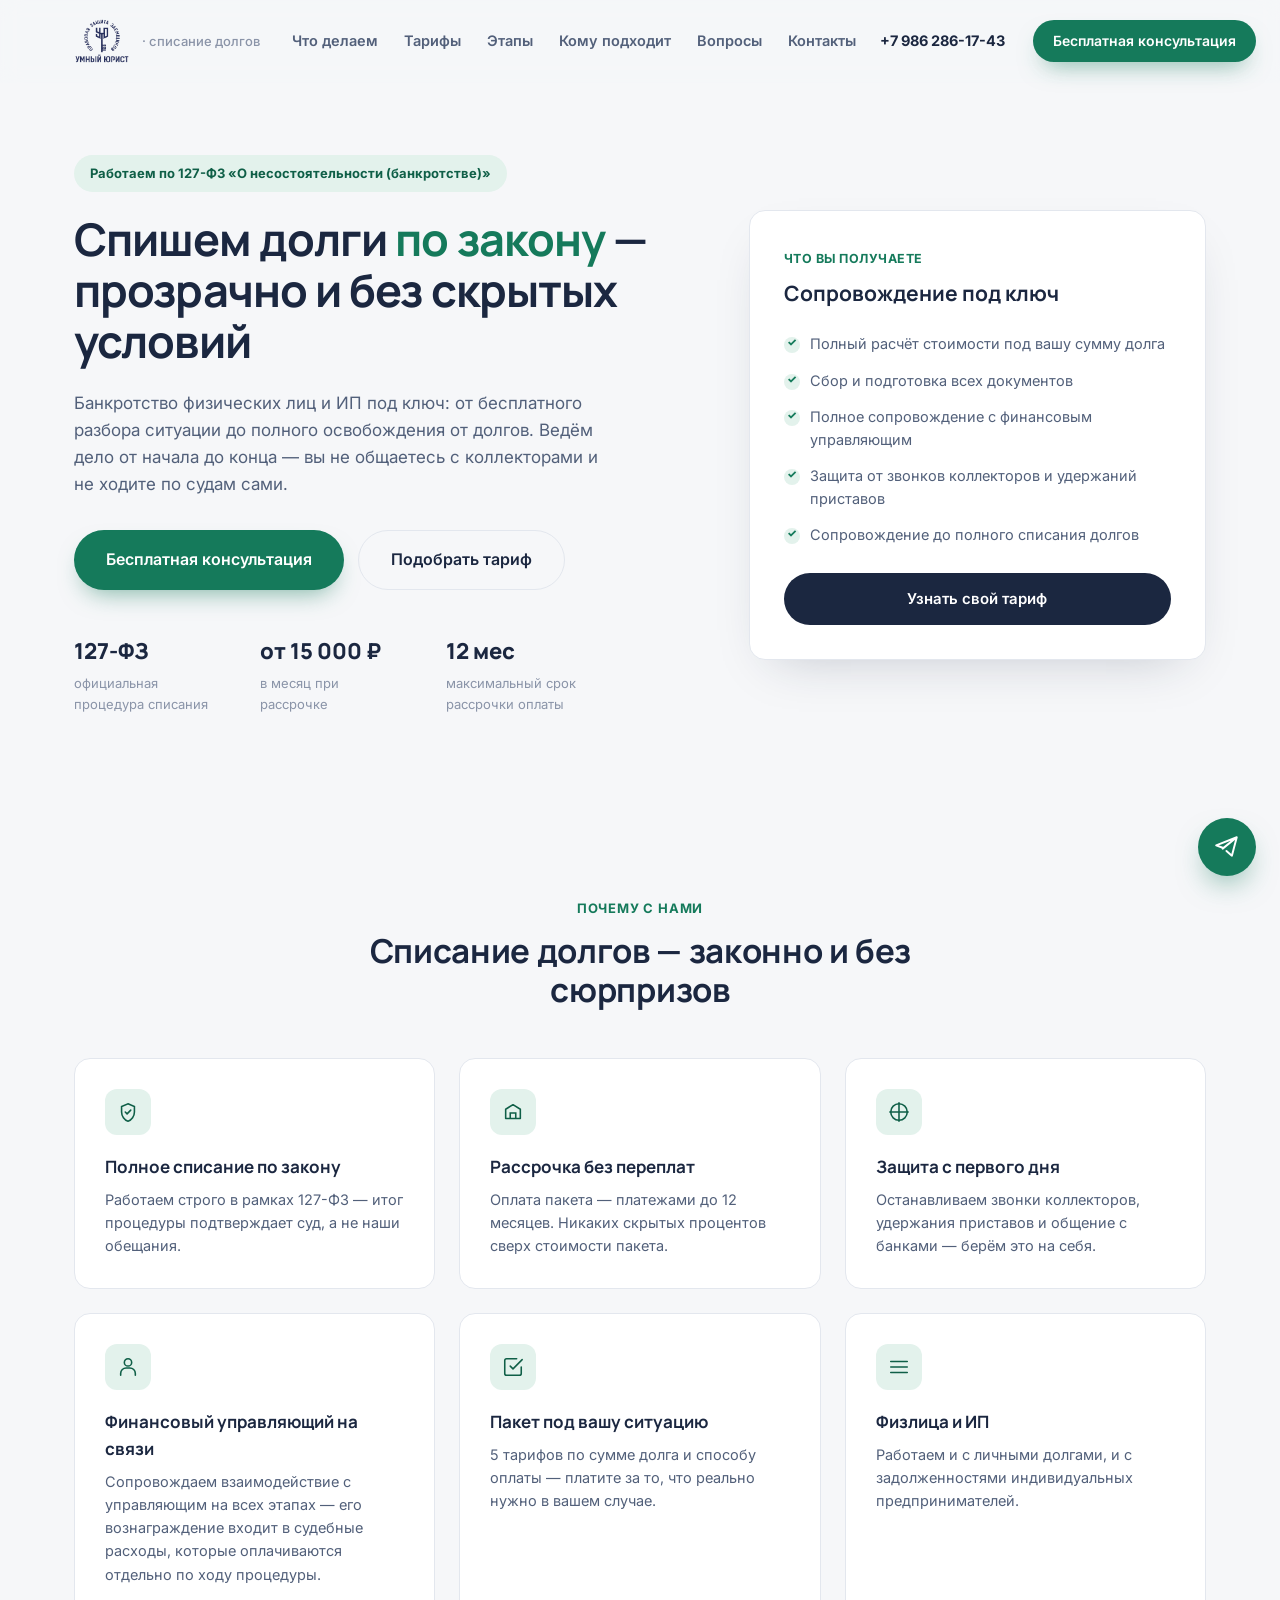
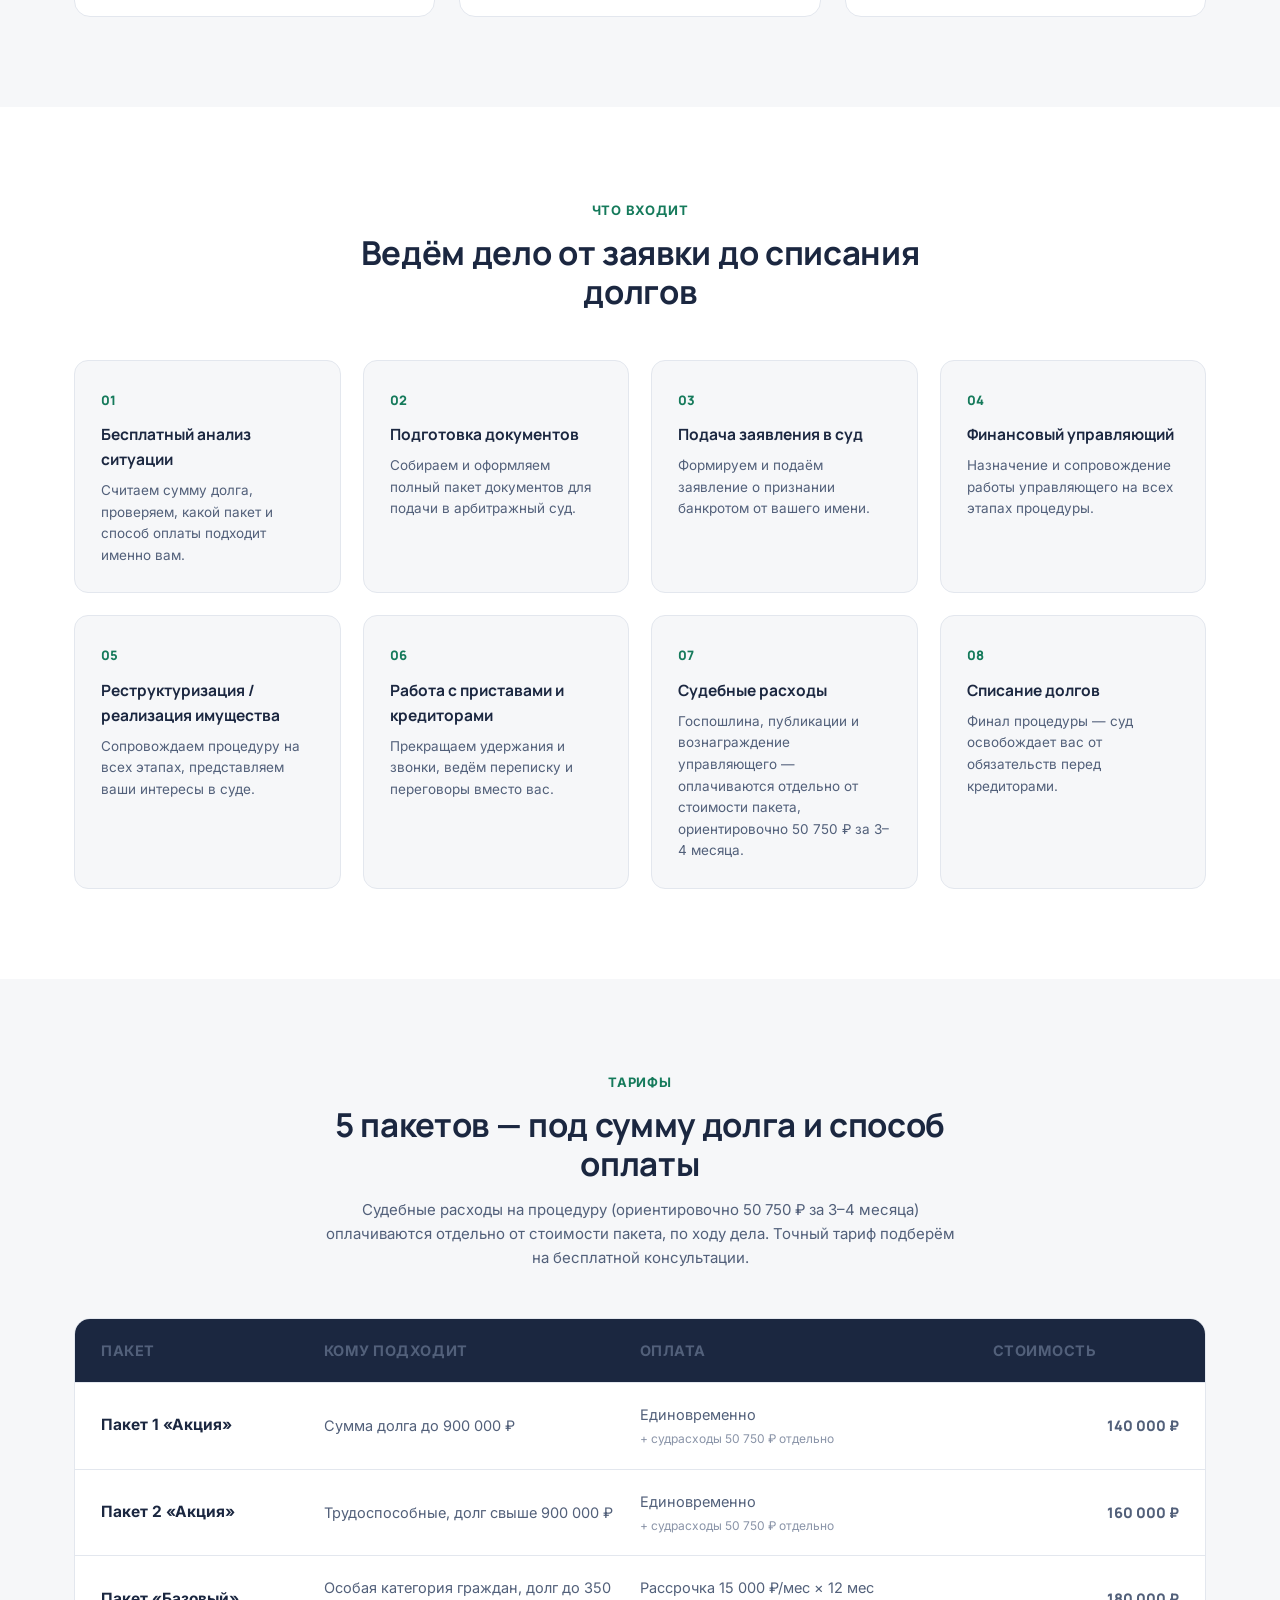
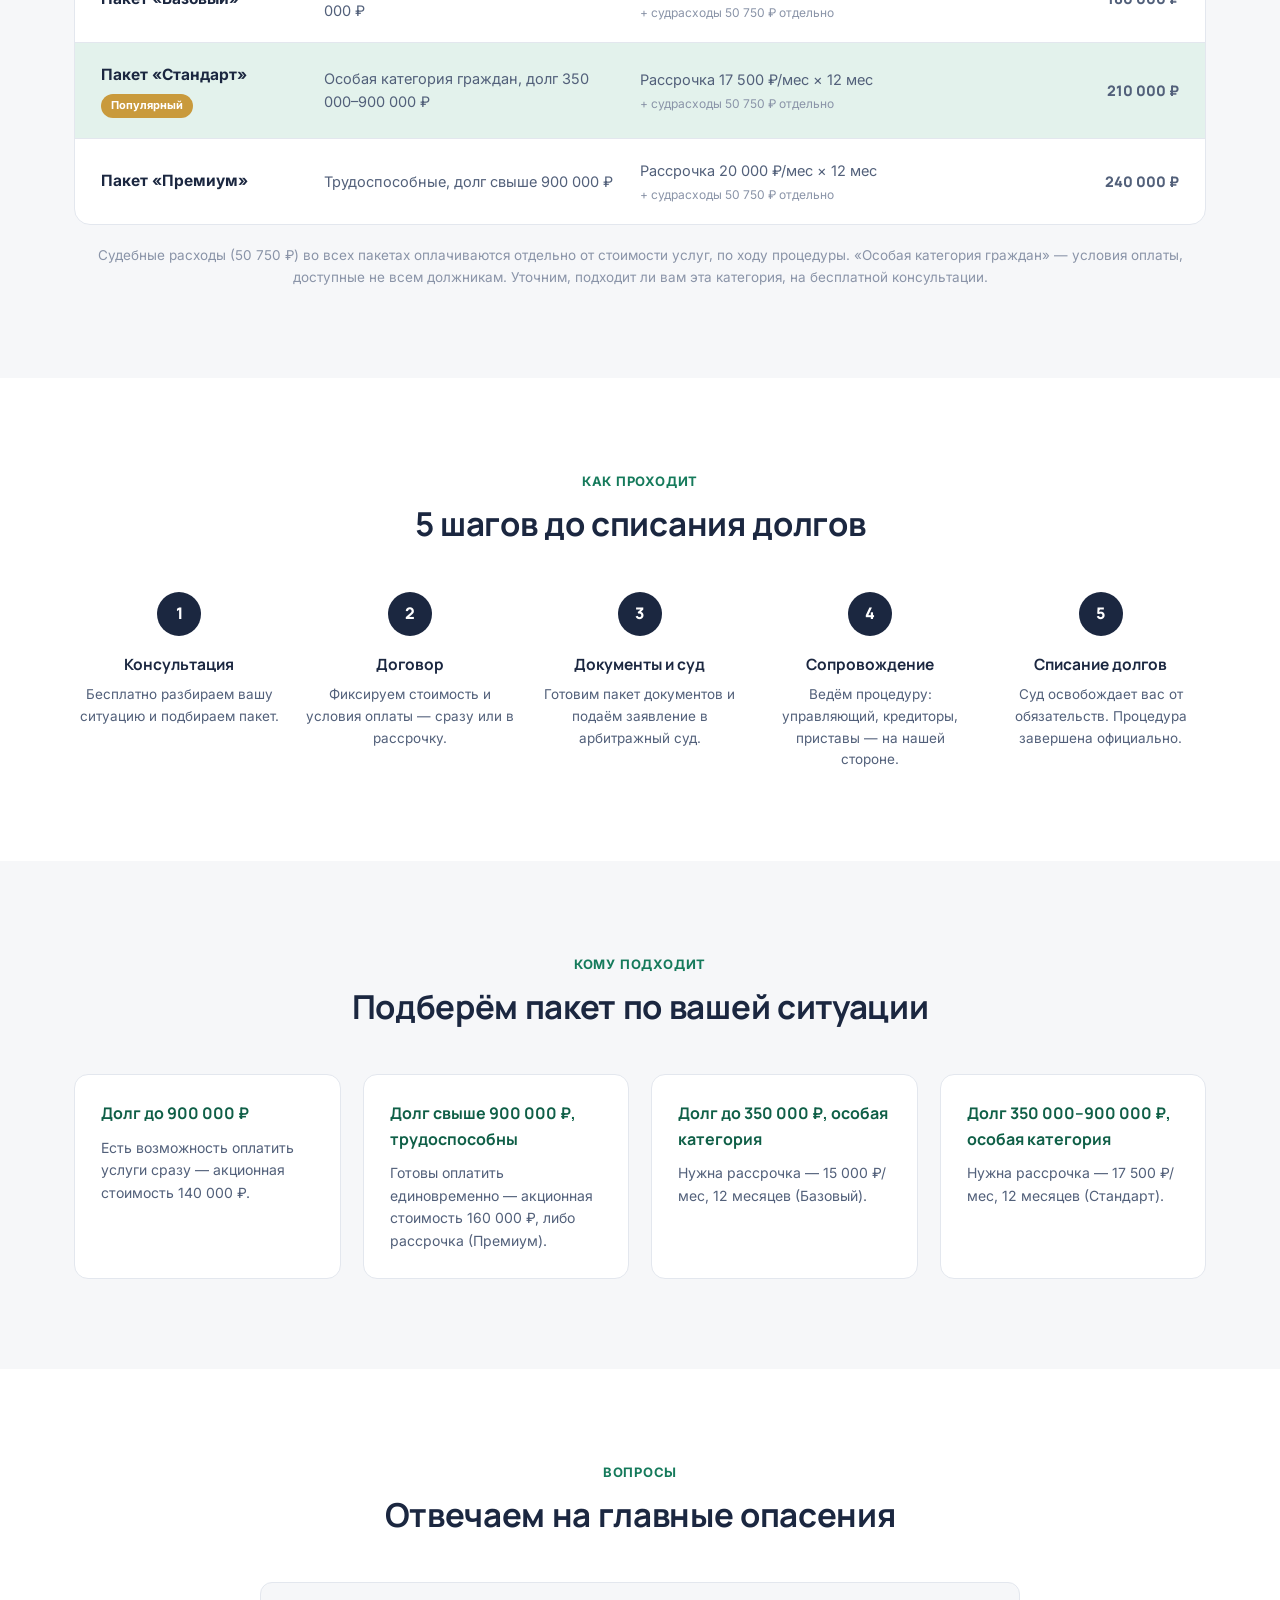
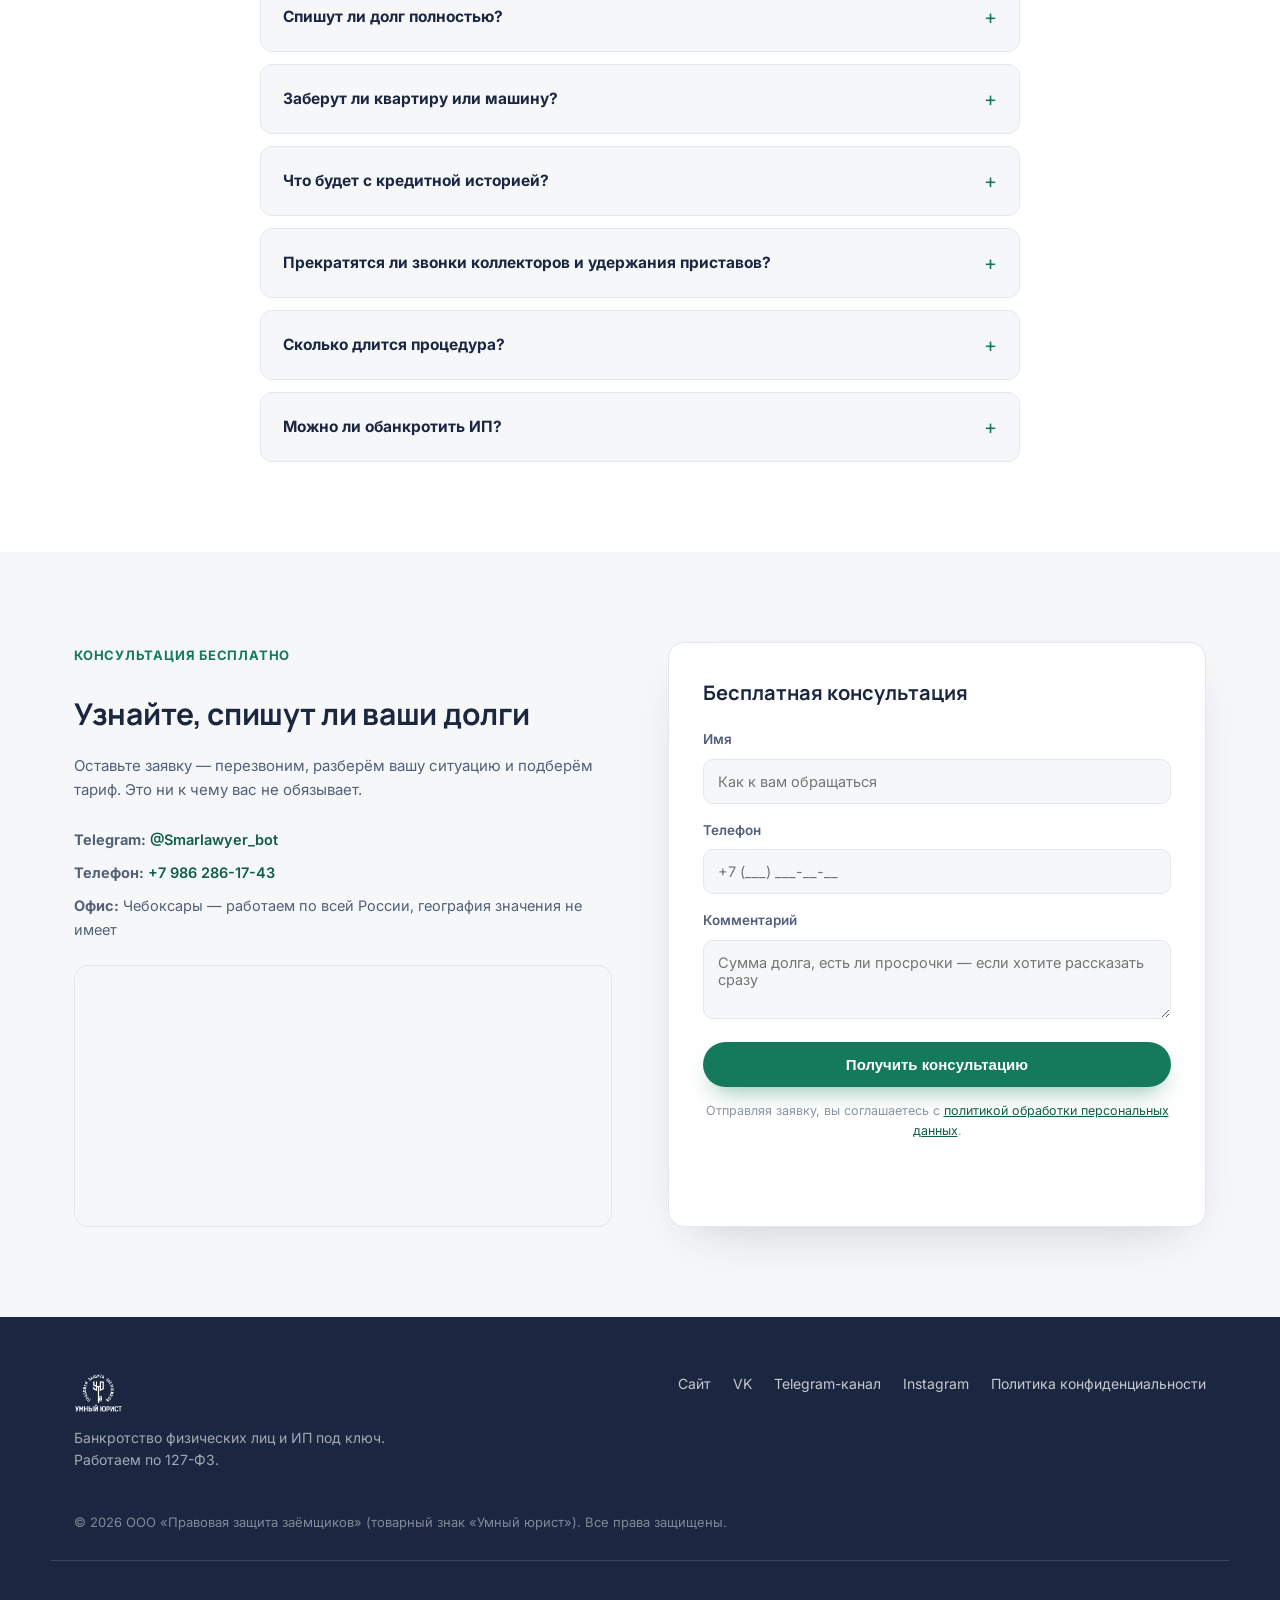
==== commit 5ae22b84: "fix: реальные контакты, логотип клиента, судрасходы отдельно от пакета, уточнения по FAQ" ====
--- a/index.html
+++ b/index.html
@@ -3,7 +3,7 @@
 <head>
 <meta charset="UTF-8">
 <meta name="viewport" content="width=device-width, initial-scale=1.0">
-<title>Моё право — банкротство физических лиц и ИП под ключ</title>
+<title>Умный юрист — банкротство физических лиц и ИП под ключ</title>
 <meta name="description" content="Законное списание долгов по 127-ФЗ. Банкротство физлиц и ИП под ключ: сбор документов, суд, финансовый управляющий, защита от коллекторов и приставов. Оплата единовременно или в рассрочку.">
 <link rel="preconnect" href="https://fonts.googleapis.com">
 <link rel="preconnect" href="https://fonts.gstatic.com" crossorigin>
@@ -16,10 +16,8 @@
 <header class="header" id="header">
   <div class="container header__inner">
     <a href="#" class="logo">
-      <div class="logo__mark">
-        <svg viewBox="0 0 24 24" fill="none" width="16" height="16"><path d="M12 2L3 7v6c0 5.7 3.8 10.4 9 12 5.2-1.6 9-6.3 9-12V7l-9-5z" fill="#fff"/><path d="M8.5 12.5l2.3 2.3L16 9.5" stroke="#12694c" stroke-width="2" stroke-linecap="round" stroke-linejoin="round"/></svg>
-      </div>
-      <span class="logo__text">Моё право<span class="logo__suffix"> · списание долгов</span></span>
+      <img src="assets/logo-navy.png" alt="Умный юрист" class="logo__img">
+      <span class="logo__suffix">· списание долгов</span>
     </a>
     <nav class="nav" id="nav">
       <a href="#services">Что делаем</a>
@@ -29,7 +27,7 @@
       <a href="#faq">Вопросы</a>
       <a href="#contact">Контакты</a>
     </nav>
-    <a href="tel:+79990000000" class="header__phone">+7 (999) 000-00-00</a>
+    <a href="tel:+79862861743" class="header__phone">+7 986 286-17-43</a>
     <a href="#contact" class="btn btn--accent btn--sm"><span>Бесплатная консультация</span></a>
     <button class="burger" id="burger" aria-label="Меню"><span></span><span></span><span></span></button>
   </div>
@@ -40,7 +38,7 @@
   <div class="container hero__inner">
     <div class="hero__content">
       <div class="hero__badge">Работаем по 127-ФЗ «О несостоятельности (банкротстве)»</div>
-      <h1>Спишем долги <span>по закону</span> — без квартир, судимостей и обмана</h1>
+      <h1>Спишем долги <span>по закону</span> — прозрачно и без скрытых условий</h1>
       <p class="hero__lead">Банкротство физических лиц и ИП под ключ: от бесплатного разбора ситуации до полного освобождения от долгов. Ведём дело от начала до конца — вы не общаетесь с коллекторами и не ходите по судам сами.</p>
       <div class="hero__cta">
         <a href="#contact" class="btn btn--accent btn--lg"><span>Бесплатная консультация</span></a>
@@ -60,7 +58,7 @@
       <ul class="hero__card-list">
         <li>Полный расчёт стоимости под вашу сумму долга</li>
         <li>Сбор и подготовка всех документов</li>
-        <li>Финансовый управляющий включён в пакет</li>
+        <li>Полное сопровождение с финансовым управляющим</li>
         <li>Защита от звонков коллекторов и удержаний приставов</li>
         <li>Сопровождение до полного списания долгов</li>
       </ul>
@@ -95,8 +93,8 @@
       </div>
       <div class="adv">
         <div class="adv__icon"><svg viewBox="0 0 24 24" fill="none"><path d="M4 21v-2a6 6 0 016-6h4a6 6 0 016 6v2" stroke="currentColor" stroke-width="1.7" stroke-linecap="round"/><circle cx="12" cy="7" r="4" stroke="currentColor" stroke-width="1.7"/></svg></div>
-        <h3>Финансовый управляющий включён</h3>
-        <p>Услуги управляющего и судебные расходы заложены в тариф — не ищете отдельно и не доплачиваете внезапно.</p>
+        <h3>Финансовый управляющий на связи</h3>
+        <p>Сопровождаем взаимодействие с управляющим на всех этапах — его вознаграждение входит в судебные расходы, которые оплачиваются отдельно по ходу процедуры.</p>
       </div>
       <div class="adv">
         <div class="adv__icon"><svg viewBox="0 0 24 24" fill="none"><path d="M9 11l3 3L22 4" stroke="currentColor" stroke-width="1.7" stroke-linecap="round" stroke-linejoin="round"/><path d="M21 12v7a2 2 0 01-2 2H5a2 2 0 01-2-2V5a2 2 0 012-2h11" stroke="currentColor" stroke-width="1.7" stroke-linecap="round"/></svg></div>
@@ -123,10 +121,10 @@
       <div class="service"><span class="service__num">01</span><h3>Бесплатный анализ ситуации</h3><p>Считаем сумму долга, проверяем, какой пакет и способ оплаты подходит именно вам.</p></div>
       <div class="service"><span class="service__num">02</span><h3>Подготовка документов</h3><p>Собираем и оформляем полный пакет документов для подачи в арбитражный суд.</p></div>
       <div class="service"><span class="service__num">03</span><h3>Подача заявления в суд</h3><p>Формируем и подаём заявление о признании банкротом от вашего имени.</p></div>
-      <div class="service"><span class="service__num">04</span><h3>Финансовый управляющий</h3><p>Назначение и работа управляющего — в рамках стоимости пакета, без доплат.</p></div>
+      <div class="service"><span class="service__num">04</span><h3>Финансовый управляющий</h3><p>Назначение и сопровождение работы управляющего на всех этапах процедуры.</p></div>
       <div class="service"><span class="service__num">05</span><h3>Реструктуризация / реализация имущества</h3><p>Сопровождаем процедуру на всех этапах, представляем ваши интересы в суде.</p></div>
       <div class="service"><span class="service__num">06</span><h3>Работа с приставами и кредиторами</h3><p>Прекращаем удержания и звонки, ведём переписку и переговоры вместо вас.</p></div>
-      <div class="service"><span class="service__num">07</span><h3>Судебные расходы</h3><p>Оплата госпошлины и публикаций заложена в тариф — 3-4 месяца, 50 750 ₽.</p></div>
+      <div class="service"><span class="service__num">07</span><h3>Судебные расходы</h3><p>Госпошлина, публикации и вознаграждение управляющего — оплачиваются отдельно от стоимости пакета, ориентировочно 50 750 ₽ за 3–4 месяца.</p></div>
       <div class="service"><span class="service__num">08</span><h3>Списание долгов</h3><p>Финал процедуры — суд освобождает вас от обязательств перед кредиторами.</p></div>
     </div>
   </div>
@@ -138,7 +136,7 @@
     <div class="section-head">
       <span class="section-tag">Тарифы</span>
       <h2>5 пакетов — под сумму долга и способ оплаты</h2>
-      <p class="section-sub">В каждый пакет уже включены судебные расходы на 3–4 месяца процедуры — 50 750 ₽. Точный тариф подберём на бесплатной консультации.</p>
+      <p class="section-sub">Судебные расходы на процедуру (ориентировочно 50 750 ₽ за 3–4 месяца) оплачиваются отдельно от стоимости пакета, по ходу дела. Точный тариф подберём на бесплатной консультации.</p>
     </div>
     <div class="price-table">
       <div class="price-row price-row--head">
@@ -150,35 +148,35 @@
       <div class="price-row">
         <div data-label="Пакет"><strong>Пакет 1 «Акция»</strong></div>
         <div data-label="Кому подходит">Сумма долга до 900 000 ₽</div>
-        <div data-label="Оплата">Единовременно + судрасходы 50 750 ₽</div>
+        <div data-label="Оплата">Единовременно<span class="price-row__note">+ судрасходы 50 750 ₽ отдельно</span></div>
         <div data-label="Стоимость" class="price-row__sum">140 000 ₽</div>
       </div>
       <div class="price-row">
         <div data-label="Пакет"><strong>Пакет 2 «Акция»</strong></div>
         <div data-label="Кому подходит">Трудоспособные, долг свыше 900 000 ₽</div>
-        <div data-label="Оплата">Единовременно + судрасходы 50 750 ₽</div>
+        <div data-label="Оплата">Единовременно<span class="price-row__note">+ судрасходы 50 750 ₽ отдельно</span></div>
         <div data-label="Стоимость" class="price-row__sum">160 000 ₽</div>
       </div>
       <div class="price-row">
         <div data-label="Пакет"><strong>Пакет «Базовый»</strong></div>
         <div data-label="Кому подходит">Особая категория граждан, долг до 350 000 ₽</div>
-        <div data-label="Оплата">Рассрочка 15 000 ₽/мес × 12 мес + судрасходы 50 750 ₽</div>
+        <div data-label="Оплата">Рассрочка 15 000 ₽/мес × 12 мес<span class="price-row__note">+ судрасходы 50 750 ₽ отдельно</span></div>
         <div data-label="Стоимость" class="price-row__sum">180 000 ₽</div>
       </div>
       <div class="price-row price-row--accent">
         <div data-label="Пакет"><strong>Пакет «Стандарт»</strong><span class="price-row__badge">Популярный</span></div>
         <div data-label="Кому подходит">Особая категория граждан, долг 350 000–900 000 ₽</div>
-        <div data-label="Оплата">Рассрочка 17 500 ₽/мес × 12 мес + судрасходы 50 750 ₽</div>
+        <div data-label="Оплата">Рассрочка 17 500 ₽/мес × 12 мес<span class="price-row__note">+ судрасходы 50 750 ₽ отдельно</span></div>
         <div data-label="Стоимость" class="price-row__sum">210 000 ₽</div>
       </div>
       <div class="price-row">
         <div data-label="Пакет"><strong>Пакет «Премиум»</strong></div>
         <div data-label="Кому подходит">Трудоспособные, долг свыше 900 000 ₽</div>
-        <div data-label="Оплата">Рассрочка 20 000 ₽/мес × 12 мес + судрасходы 50 750 ₽</div>
+        <div data-label="Оплата">Рассрочка 20 000 ₽/мес × 12 мес<span class="price-row__note">+ судрасходы 50 750 ₽ отдельно</span></div>
         <div data-label="Стоимость" class="price-row__sum">240 000 ₽</div>
       </div>
     </div>
-    <p class="price-note">«Особая категория граждан» — условия оплаты, доступные не всем должникам. Уточним, подходит ли вам эта категория, на бесплатной консультации.</p>
+    <p class="price-note">Судебные расходы (50 750 ₽) во всех пакетах оплачиваются отдельно от стоимости услуг, по ходу процедуры. «Особая категория граждан» — условия оплаты, доступные не всем должникам. Уточним, подходит ли вам эта категория, на бесплатной консультации.</p>
   </div>
 </section>
 
@@ -253,11 +251,11 @@
       </details>
       <details class="faq__item">
         <summary>Сколько длится процедура?</summary>
-        <p>Судебные расходы в наших пакетах рассчитаны на 3–4 месяца — это ориентировочный срок прохождения процедуры, точные сроки зависят от суда и обстоятельств дела.</p>
+        <p>В среднем процедура занимает 9–12 месяцев. Иногда дольше — если дольше вносятся платежи по судебным расходам, у должника несколько видов имущества или судья загружен. Точный срок всегда индивидуален, обсудим на консультации.</p>
       </details>
       <details class="faq__item">
         <summary>Можно ли обанкротить ИП?</summary>
-        <p>Да, мы сопровождаем банкротство и физических лиц, и индивидуальных предпринимателей — включая долги перед контрагентами и налоговой.</p>
+        <p>Да, мы сопровождаем банкротство и физических лиц, и индивидуальных предпринимателей — включая долги перед контрагентами. Налоговые долги также могут быть списаны, но это не стопроцентная гарантия — зависит от вида задолженности и обстоятельств дела, разберём это на консультации.</p>
       </details>
     </div>
   </div>
@@ -271,9 +269,9 @@
       <h2>Узнайте, спишут ли ваши долги</h2>
       <p>Оставьте заявку — перезвоним, разберём вашу ситуацию и подберём тариф. Это ни к чему вас не обязывает.</p>
       <ul class="contact__list">
-        <li><strong>Telegram:</strong> <a href="https://t.me/SmartLawyerPartner" target="_blank" rel="noopener">@SmartLawyerPartner</a></li>
-        <li><strong>Телефон:</strong> <a href="tel:+79990000000">+7 (999) 000-00-00</a></li>
-        <li><strong>Город:</strong> Чебоксары (и удалённо по всей России)</li>
+        <li><strong>Telegram:</strong> <a href="https://t.me/Smarlawyer_bot" target="_blank" rel="noopener">@Smarlawyer_bot</a></li>
+        <li><strong>Телефон:</strong> <a href="tel:+79862861743">+7 986 286-17-43</a></li>
+        <li><strong>Офис:</strong> Чебоксары — работаем по всей России, география значения не имеет</li>
       </ul>
       <div class="contact__map">
         <iframe src="https://yandex.ru/map-widget/v1/?ll=47.238887%2C56.132698&z=12" width="100%" height="260" frameborder="0"></iframe>
@@ -295,7 +293,7 @@
 <footer class="footer">
   <div class="container footer__inner">
     <div class="footer__brand">
-      <span class="logo__text">Моё право</span>
+      <img src="assets/logo-white.png" alt="Умный юрист" class="footer__logo-img">
       <p>Банкротство физических лиц и ИП под ключ. Работаем по 127-ФЗ.</p>
     </div>
     <div class="footer__links">
@@ -305,11 +303,11 @@
       <a href="https://www.instagram.com/moepravo_cheb" target="_blank" rel="noopener">Instagram</a>
       <a href="privacy.html">Политика конфиденциальности</a>
     </div>
-    <div class="footer__bottom">© <span id="year"></span> Моё право. Все права защищены.</div>
+    <div class="footer__bottom">© <span id="year"></span> ООО «Правовая защита заёмщиков» (товарный знак «Умный юрист»). Все права защищены.</div>
   </div>
 </footer>
 
-<a href="https://t.me/SmartLawyerPartner" target="_blank" rel="noopener" class="fab" aria-label="Написать в Telegram">
+<a href="https://t.me/Smarlawyer_bot" target="_blank" rel="noopener" class="fab" aria-label="Написать в Telegram">
   <svg viewBox="0 0 24 24" fill="none" width="26" height="26"><path d="M21 3L2 10.5l6 2.2m13-9.7L16.5 20l-5-4.3m9.5-12.7L8 13.5" stroke="#fff" stroke-width="1.8" stroke-linecap="round" stroke-linejoin="round"/></svg>
 </a>
 
--- a/styles.css
+++ b/styles.css
@@ -56,10 +56,10 @@
 .header { position: sticky; top: 0; z-index: 100; background: rgba(246,247,249,0.9); backdrop-filter: blur(10px); border-bottom: 1px solid transparent; transition: border-color .2s ease, box-shadow .2s ease; }
 .header.scrolled { border-color: var(--border); box-shadow: 0 8px 24px -20px rgba(27,39,64,0.4); }
 .header__inner { display: flex; align-items: center; gap: 24px; min-width: 0; height: 82px; }
-.logo { display: flex; align-items: center; gap: 10px; flex-shrink: 0; }
-.logo__mark { width: 38px; height: 38px; border-radius: 10px; background: linear-gradient(160deg, var(--accent), var(--accent-dark)); display: flex; align-items: center; justify-content: center; flex-shrink: 0; }
+.logo { display: flex; align-items: center; gap: 12px; flex-shrink: 0; }
+.logo__img { height: 46px; width: auto; flex-shrink: 0; }
 .logo__text { font-weight: 800; font-size: 18px; letter-spacing: -0.01em; }
-.logo__suffix { font-weight: 500; font-size: 13px; color: var(--ink-faint); }
+.logo__suffix { font-weight: 500; font-size: 13px; color: var(--ink-faint); white-space: nowrap; }
 .nav { display: flex; align-items: center; gap: 26px; margin-left: 8px; }
 .nav a { font-size: 14.5px; font-weight: 600; color: var(--ink-soft); white-space: nowrap; }
 .nav a:hover { color: var(--accent); }
@@ -124,6 +124,7 @@
 .price-row div { font-size: 14.5px; color: var(--ink-soft); }
 .price-row strong { color: var(--ink); font-size: 15.5px; display: block; }
 .price-row__sum { font-family: var(--font-head); font-weight: 800; font-size: 18px; color: var(--accent-dark); text-align: right; }
+.price-row__note { display: block; font-size: 12px; color: var(--ink-faint); margin-top: 3px; }
 .price-row__badge { display: inline-block; margin-top: 6px; padding: 3px 10px; border-radius: 999px; background: var(--gold); color: #fff; font-size: 11px; font-weight: 700; }
 .price-note { margin-top: 20px; font-size: 13.5px; color: var(--ink-faint); text-align: center; }
 
@@ -174,8 +175,8 @@
 /* ===== FOOTER ===== */
 .footer { background: var(--ink); color: #fff; padding: 56px 0 28px; }
 .footer__inner { display: flex; justify-content: space-between; gap: 40px; flex-wrap: wrap; padding-bottom: 28px; border-bottom: 1px solid rgba(255,255,255,0.12); margin-bottom: 22px; }
-.footer .logo__text { color: #fff; font-size: 19px; }
-.footer__brand p { margin-top: 10px; color: rgba(255,255,255,0.6); font-size: 14px; max-width: 320px; }
+.footer__logo-img { height: 40px; width: auto; }
+.footer__brand p { margin-top: 14px; color: rgba(255,255,255,0.6); font-size: 14px; max-width: 320px; }
 .footer__links { display: flex; gap: 22px; flex-wrap: wrap; align-items: flex-start; }
 .footer__links a { font-size: 14px; color: rgba(255,255,255,0.75); }
 .footer__links a:hover { color: #fff; }
